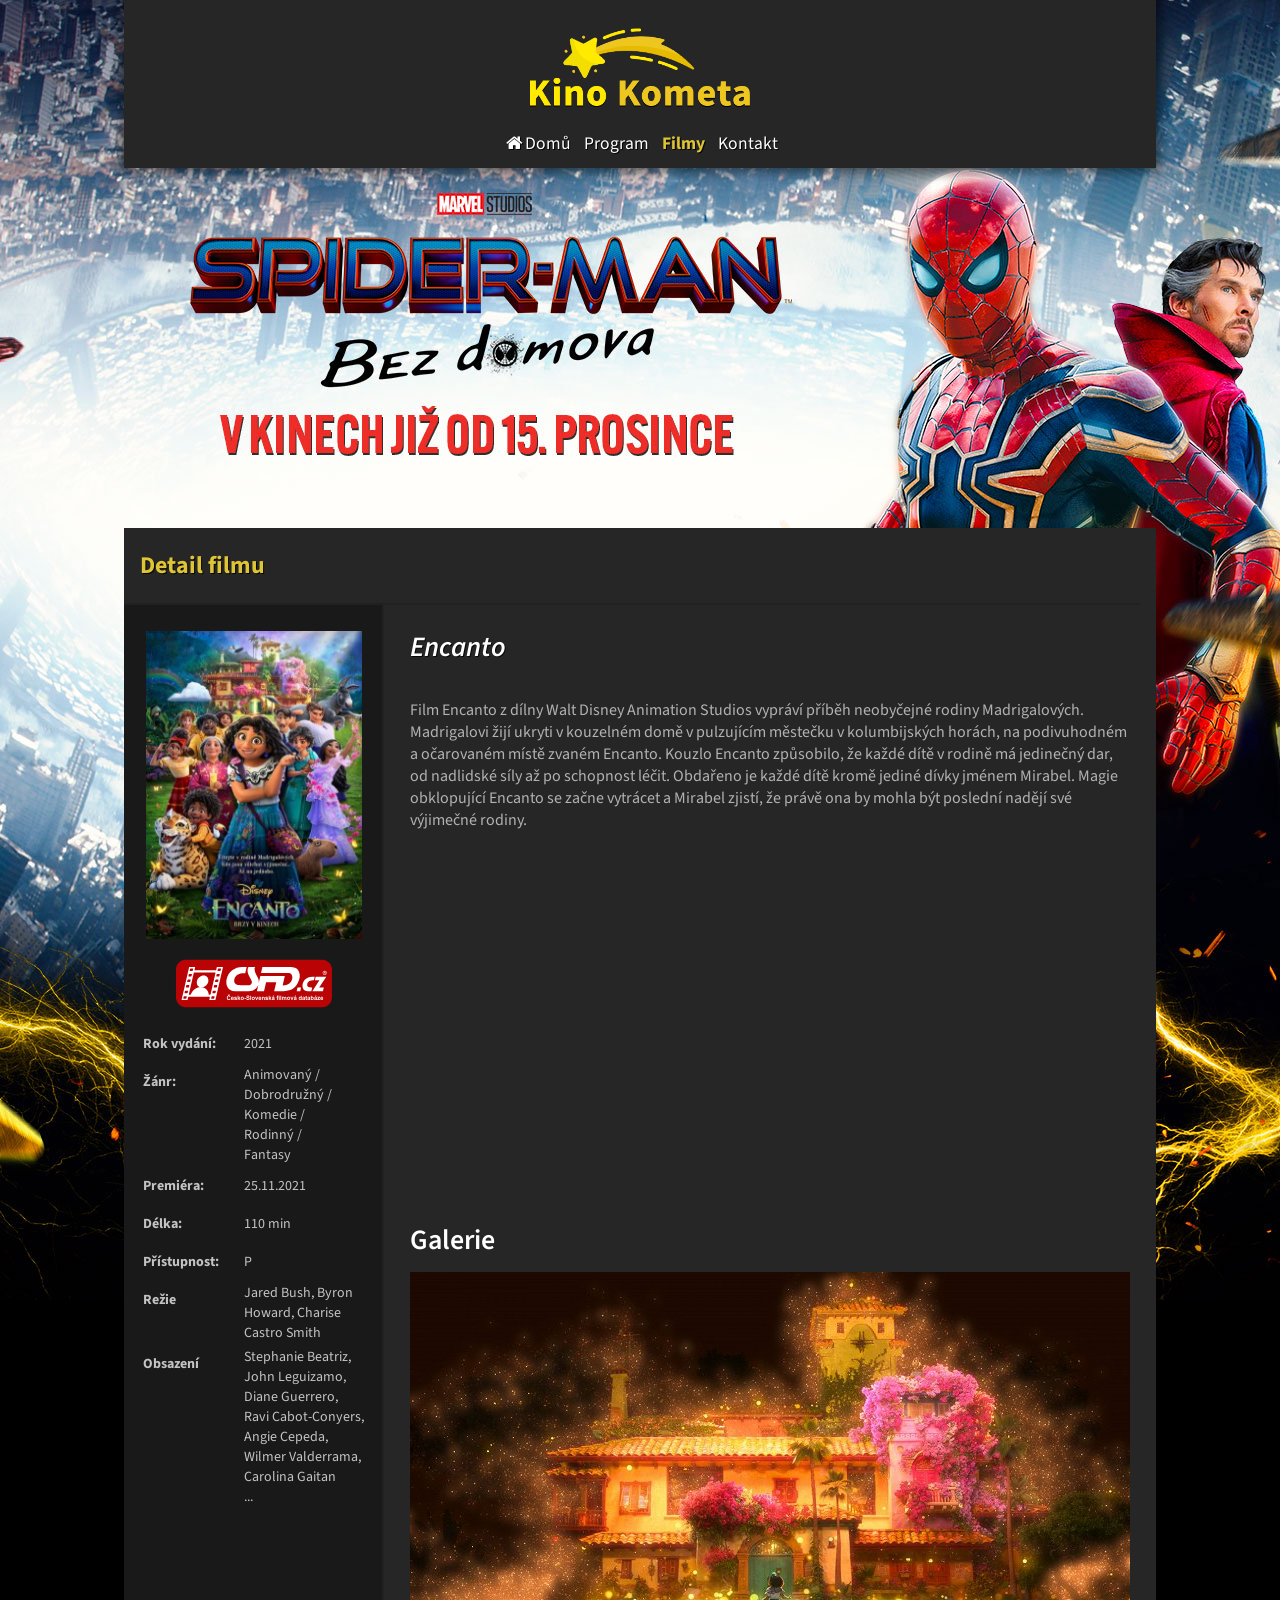
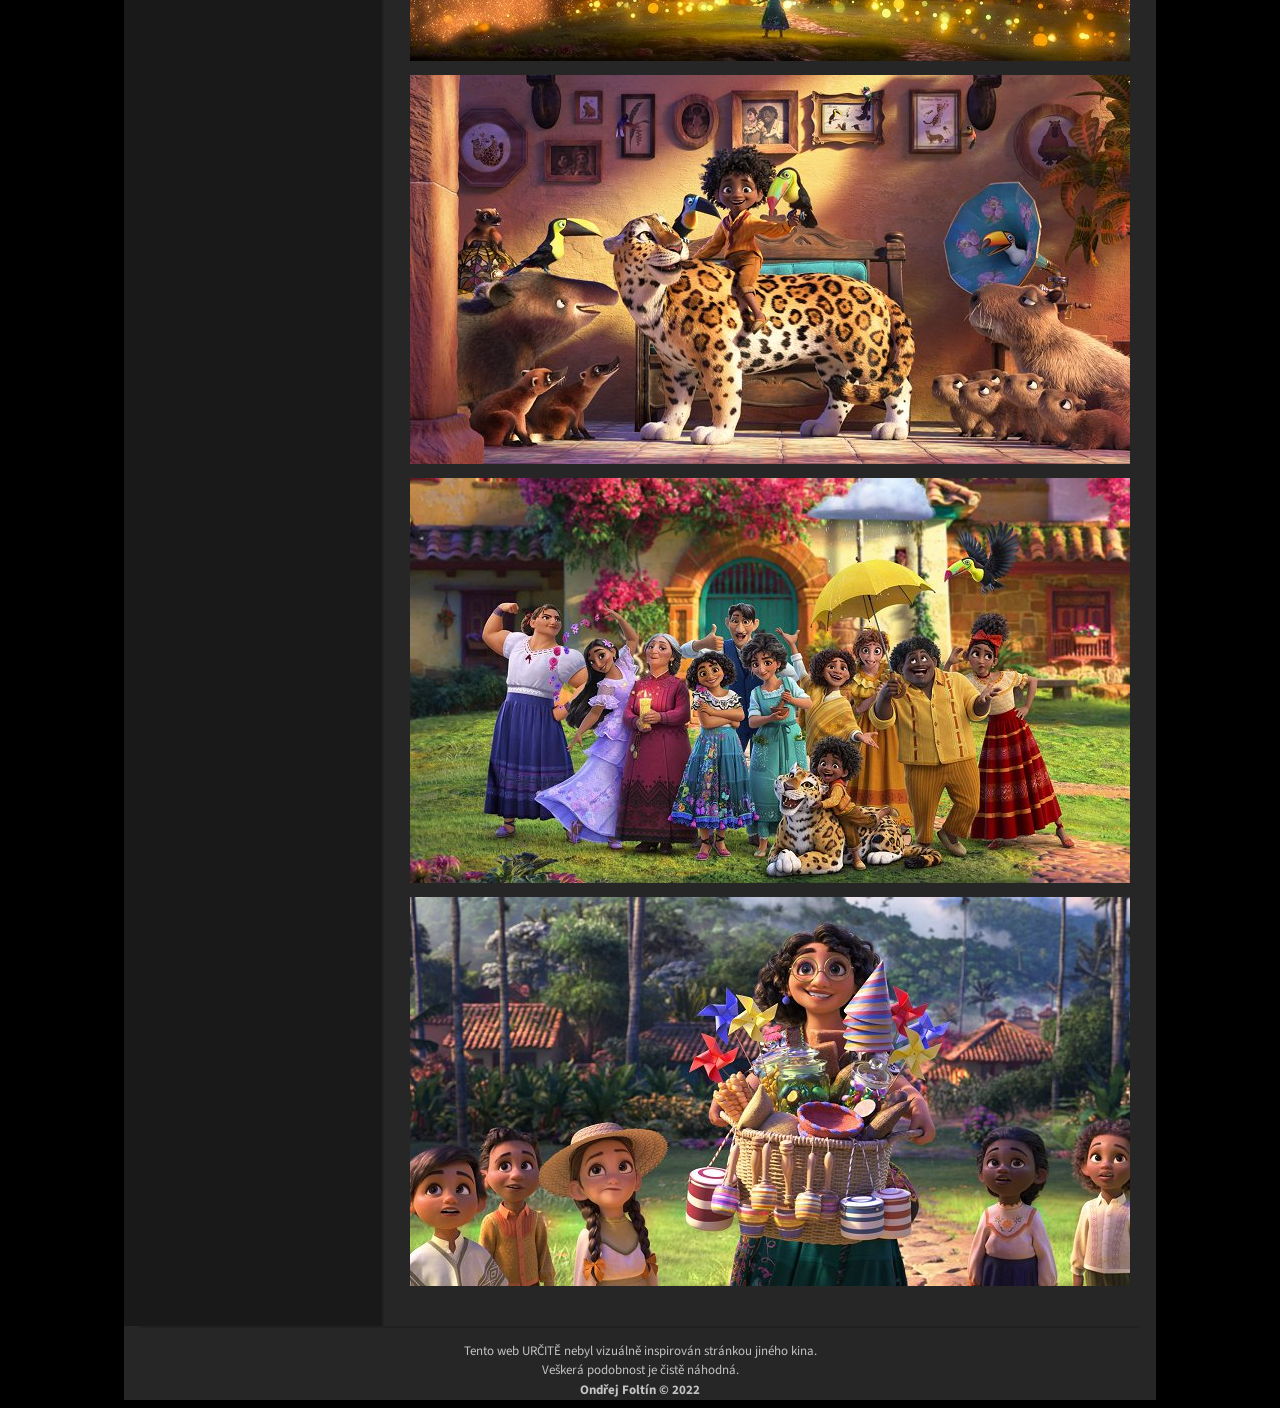
==== kino-kometa/encanto.html @ 7679ecaf "Kino Kometa | Den odevzdání" ====
<!DOCTYPE html>
<html lang="cs">

<head>
    <meta charset="UTF-8">
    <meta name="author" content="Ondřej Foltín">
    <title>Kino Kometa - Filmy - Encanto</title>
    <link rel="stylesheet" href="style.css">
    <link rel="stylesheet" href="film.css">
    <link rel="shortcut icon" href="obrazky/kometa-ikona.png" type="image/x-icon">
    <link rel="stylesheet" href="https://cdnjs.cloudflare.com/ajax/libs/font-awesome/4.7.0/css/font-awesome.min.css">
    <script src="galerie.js"></script>
</head>

<body>
    <div id="hlavicka">
        <header>
            <div id="logo">
                <img class="logo-obrazek" src="obrazky/logo2BIG.png" alt="">
            </div>
        </header>
        <nav>
            <div class="navigace">
                <a href="index.html"><i class="fa fa-fw fa-home"></i>Domů</a>
                <a href="program.html">Program</a>
                <a class="active" href="filmy.html">Filmy</a>
                <a href="index.html#kontakt">Kontakt</a>
            </div>
        </nav>
    </div>
    <div id="container">
        <main>
            <h2>Detail filmu</h2>
            <hr class="hr">
            <div class="row">
                <div class="column left">
                    <img class="poster" src="plakaty/encanto.jpg" alt="Malý Matrix">
                    <a href="https://www.csfd.cz/film/954411-encanto/prehled/" target="_blank"><img
                            id="csfd" src="obrazky/csfd.svg" alt="ČSFD"></a>
                    <div class="detaily">
                        <table>
                            <tr>
                                <td></td>
                                <td class="mezera"></td>
                                <td></td>
                            </tr>
                            <tr>
                                <th>Rok vydání:</th>
                                <td></td>
                                <td>2021</td>
                            </tr>
                            <tr>
                                <th>Žánr:</th>
                                <td></td>
                                <td>Animovaný /<br> Dobrodružný /<br> Komedie /<br> Rodinný /<br> Fantasy</td>
                            </tr>
                            <tr>
                                <th>Premiéra:</th>
                                <td></td>
                                <td>25.11.2021</td>
                            </tr>
                            <tr>
                                <th>Délka:</th>
                                <td></td>
                                <td>110 min</td>
                            </tr>
                            <tr>
                                <th>Přístupnost:</th>
                                <td></td>
                                <td>P</td>
                            </tr>
                            <tr>
                                <th>Režie</th>
                                <td></td>
                                <td>Jared Bush, Byron Howard, Charise Castro Smith</td>
                            </tr>
                            <tr>
                                <th>Obsazení</th>
                                <td></td>
                                <td>Stephanie Beatriz,<br> John Leguizamo,<br> Diane Guerrero,<br> Ravi Cabot-Conyers,<br> Angie Cepeda,
                                    Wilmer Valderrama,<br> Carolina Gaitan<br>...
                                </td>
                            </tr>
                        </table>
                    </div>

                    <div class="vl"></div>
                </div>
                <div class="column right">
                    <div class="o-filmu">
                        <p class="nazevfilmu"><i>Encanto</i></p>
                        <p class="popis">Film Encanto z dílny Walt Disney Animation Studios vypráví příběh neobyčejné
                            rodiny Madrigalových. Madrigalovi žijí ukryti v kouzelném domě v pulzujícím městečku v
                            kolumbijských horách, na podivuhodném a očarovaném místě zvaném Encanto. Kouzlo Encanto
                            způsobilo, že každé dítě v rodině má jedinečný dar, od nadlidské síly až po schopnost léčit.
                            Obdařeno je každé dítě kromě jediné dívky jménem Mirabel. Magie obklopující Encanto se začne
                            vytrácet a Mirabel zjistí, že právě ona by mohla být poslední nadějí své výjimečné rodiny.
                        </p>
                        <div class="trailer">
                            <iframe width="560" height="315" src="https://www.youtube.com/embed/UB4p8jRui1s"
                                title="Encanto trailer č.1" frameborder="0"
                                allow="accelerometer; autoplay; clipboard-write; encrypted-media; gyroscope; picture-in-picture"
                                allowfullscreen></iframe>
                        </div>
                        <div class="galerie">
                            <p>Galerie</p>
                            <img src="obrazky/encanto/dum.jpg" alt="Dům">
                            <img src="obrazky/encanto/animals.jpg" alt="Zvířata">
                            <img src="obrazky/encanto/encanto-family.jpg" alt="Rodina">
                            <img src="obrazky/encanto/nevimpani.jpg" alt="Paní">
                        </div>
                    </div>
                </div>
            </div>
        </main>
        <footer>
            <p>Tento web URČITĚ nebyl vizuálně inspirován stránkou jiného kina.</p>
            <p>Veškerá podobnost je čistě náhodná.</p>
            <b>Ondřej Foltín &copy; 2022</b>
        </footer>
    </div>
</body>

</html>
---- kino-kometa/style.css ----
@import url('https://fonts.googleapis.com/css2?family=Source+Sans+Pro:wght@300;400;600;700&display=swap');


body {
    /* font-family: 'Roboto Condensed', sans-serif; */
    font-family: 'Source Sans Pro', sans-serif;
    /* font-family: 'Ubuntu', sans-serif; */
    background-image: url(obrazky/skin.jpg);
    background-color: black;
    background-repeat: no-repeat;
    background-attachment: scroll;
    background-position: top;
    color: rgb(195, 195, 195);
    margin: 0 auto;
    
    
}

h1,h2 {
    color: rgb(223, 197, 53);
    text-shadow: 1px 1px rgba(0, 0, 0, 0.89);
}
#hlavicka {
    background-color: hsl(0, 1%, 15%);
    max-width: 1000px;
    margin: 0 auto;
    text-align: center;
    padding: 0.75em 1em;
    box-shadow: 0px 0px 10px 5px hsla(0, 0%, 0%, 0.438);
    margin-top: -.5em;
}
header {
    margin-bottom: 1.5em;
}

#logo {
    margin-top: 1.5em;
    display: flex;
    flex-shrink: 0;
    position:relative;
    text-align: center;
}

.logo-obrazek {
    object-fit:cover;
    width:220px;
    margin: 0 auto;
}



#container {
    background-color: hsl(0, 1%, 15%);
    max-width: 1000px;
    padding: 0.1px 1em;
    margin: 0 auto;
    margin-top: 360px;
}

.navigace {
    word-spacing: 10px;
    text-shadow: 1px 1px rgba(0, 0, 0, 0.904);
}

.navigace a {
    color: white;
    text-decoration: none;
    font-size: 110%;
}
.navigace a:hover {
    color: rgb(223, 197, 53);
}

.navigace a.active {
    color: rgb(223, 197, 53);
    font-weight: bold;

}

.hlavnifilm {
    margin: auto;
    height: 534px;
    width: 360px;
    position: relative;
}

.spider-man {
    opacity: 1;
    transition: .5s ease;
    backface-visibility: hidden;
}

.middle {
    transition: .5s ease;
    opacity: 0;
    position:absolute;
    top: 88%;
    left: 50%;
    transform: translate(-50%, -50%);
}

.matrix-middle {
    transition: .5s ease;
    opacity: 0;
    position:absolute;
    top: 88%;
    left: 50%;
    transform: translate(-50%, -50%);
}

.encanto-middle {
    transition: .5s ease;
    opacity: 0;
    position:absolute;
    top: 88%;
    left: 50%;
    transform: translate(-50%, -50%);
}

.eternals-middle {
    transition: .5s ease;
    opacity: 0;
    position:absolute;
    top: 88%;
    left: 50%;
    transform: translate(-50%, -50%);
}

.middle:hover {
    opacity: 1;
}

.hlavnifilm:hover .spider-man {
    opacity: 0.3;
}

.hlavnifilm:hover .middle {
    opacity: 1;
}

.text {
    background-color: rgb(223, 197, 53);
    color: white;
    font-size: 16px;
    padding: 8px 8px;
    text-shadow: 1px 1px rgb(0, 0, 0);
  }

.dalsifilmy {
    display: grid;
    grid-template-columns: 1fr 1fr 1fr;
    grid-auto-rows: 350px;
    margin-top: 3em;
    text-align: center;
}

.dalsifilmy img {
    width: 100%;
}

.matrix-film {
    margin: auto;
    position: relative;
}

.encanto-film {
    margin: auto;
    position: relative;
}

.eternals-film {
    margin: auto;
    position: relative;
}

.matrix {
    opacity: 1;
    transition: .5s ease;
    backface-visibility: hidden
}
.matrix-film:hover .matrix {
    opacity: 0.3;
}

.matrix-film:hover .matrix-middle {
    opacity: 1;
}

.encanto {
    opacity: 1;
    transition: .5s ease;
    backface-visibility: hidden;
}

.encanto-film:hover .encanto {
    opacity: 0.3;
}

.encanto-film:hover .encanto-middle {
    opacity: 1;
}

.eternals {
    opacity: 1;
    transition: .5s ease;
    backface-visibility: hidden;
}

.eternals-film:hover .eternals {
    opacity: 0.3;
}

.eternals-film:hover .eternals-middle {
    opacity: 1;
}

#spider-man img {
    text-align: center;
}

footer {
    text-align: center;
    border-top: 2px solid hsl(0, 1%, 13%);
    padding: 0.5em;
    font-size: 13px;
    line-height: .5em;
}

#filmy h2 {
    border-bottom: 2px solid hsl(0, 1%, 13%);
    padding-bottom: 0.5em;
    margin-top: 1em;
}

#program {
    margin-top: 1em;
}

a {
    text-decoration: none;
}

#kontakt-sekce {
    border-top: 5px solid hsl(0, 0%, 23%);
    position: relative;
    vertical-align:top;
    
}
#kontakt-sekce h2 {
    margin-left: .5em;
    text-align: center;
}

#mapa {
    display:block;
    text-align: center;
    margin-bottom: 1em;
}
#kontakt {
    border: 2px solid rgb(233, 82, 82);
    background-color: rgb(233, 82, 82);
    color: rgb(143, 63, 63);
    width: 450px;
    height: 400px;
    font-size: 20px;
    border-collapse: collapse;
    border: 1px solid rgb(143, 63, 63);
    margin-top: 1em;
    font-size: 16px;
    color: white;
    position:relative;
    margin-left: auto;
    margin-right: auto;

}
#kontakt .kinoinfo {
    background-color: rgb(143, 63, 63);
    color: rgb(233, 82, 82);
    font-size: 16px;
    padding-left: 1em;
    position: relative;
}

#kontakt .kinoinfo2 {
    padding-left: 1em;
}

.kinoinfo2 p {
    margin-left: 2em;
    margin-right: 2em;
}
.mezera-kontakt {
    height: 2em;
    background-color: rgb(143, 63, 63);
    width: 90px;
}

.mezera-kontakt2 {
    background-color: rgb(143, 63, 63);
    width: 90px;
}
.podkontakty {
    width: fit-content;
}
#nadpis {
    font-size: 24px;
    text-shadow: 1px 1px rgba(0, 0, 0, 0.89);
    font-weight: 600;
}
---- kino-kometa/film.css ----
.o-filmu p:first-child{
    font-size:1.75em; 
    color: white;
    font-weight: 600;
}

.column {
    float: left;
    padding: 10px;
}
  
.row {
    display: flex;
  }
  
.left {
    margin-left: -1em;
    width: 250px;
    text-align: center;
    background-color: hsl(0, 1%, 10%);
    position: relative;
    height: auto;
}

.right {
    width: 75%;
    margin-left: 1em;
    position: relative;
    margin-top: -1em;
}
.right img {
    position: relative;
}

#csfd {
    width: 75%;
    margin-top: .5em;
}

#spoiler {
    color:hsl(0, 1%, 10%);
    transition: .5s ease;
    opacity: 100;
    position:absolute;
    margin-top: 0.5em
}

#spoiler:hover {
    color:hsl(0, 1%, 30%);
}

.nazevfilmu {
    text-shadow: 1px 1px rgba(0, 0, 0, 0.750);
}
.podtext {
    margin-top: -1.25em;
    margin-left: 1em;
    color: hsl(0, 0%, 85%);
}

.popis {
    margin-top: 2em;
    color: hsl(0, 1%, 70%);
    margin-bottom: 2em;
    width: 100%;
}

.poster {
    margin-top: 1em;
    width: 90%;
}
hr { 
    border: 0; border-top: 2px solid hsl(0, 1%, 13%); margin-left: -1em; margin-bottom: 0;
}

.vl {
    border-left: 2px solid hsl(0, 1%, 13%);
    height: 100%;
    position: absolute;
    right: 0%;
    margin-left: -3px;
    top: 0;
}

.trailer iframe{
    width: 560px; 
    height: 315px;
    margin-bottom: 0.5em;
}
.trailer {
    text-align: center;
    margin-bottom: 1em;
}
.detaily {
    font-size: 14px;
    text-align: left;
    margin-left: 1em;
}
.mezera {
    width: 18px;
}

table {
    margin-left: -0.5em;
    margin-right: 0.5em;
}

th {
    line-height: 16px;
    padding: 10px 0;
    vertical-align: top;
    text-align: left;
}

td {
    text-align: left;
}


.galerie img {
    width: 100%;
    margin-top: -1em;
    margin-bottom: 1.5em;
}
#myDIV {
    text-align: center;
    margin-top: 20px;
    width: 100%;
    display: none;
}
#myDIV img {
    width: 100%;
    margin-bottom: .5em;
}
#nacist {
    display: flex; 
    justify-content: center; 
    align-items: center; 
    
}
#nacist button {
    background-color: grey;
    border-color: grey;
    width: 100px;
    height: 40px;
    display: inline-block;
    font-size: 14px;
    font-weight: 600;
    font-family: 'Source Sans Pro', sans-serif;
}
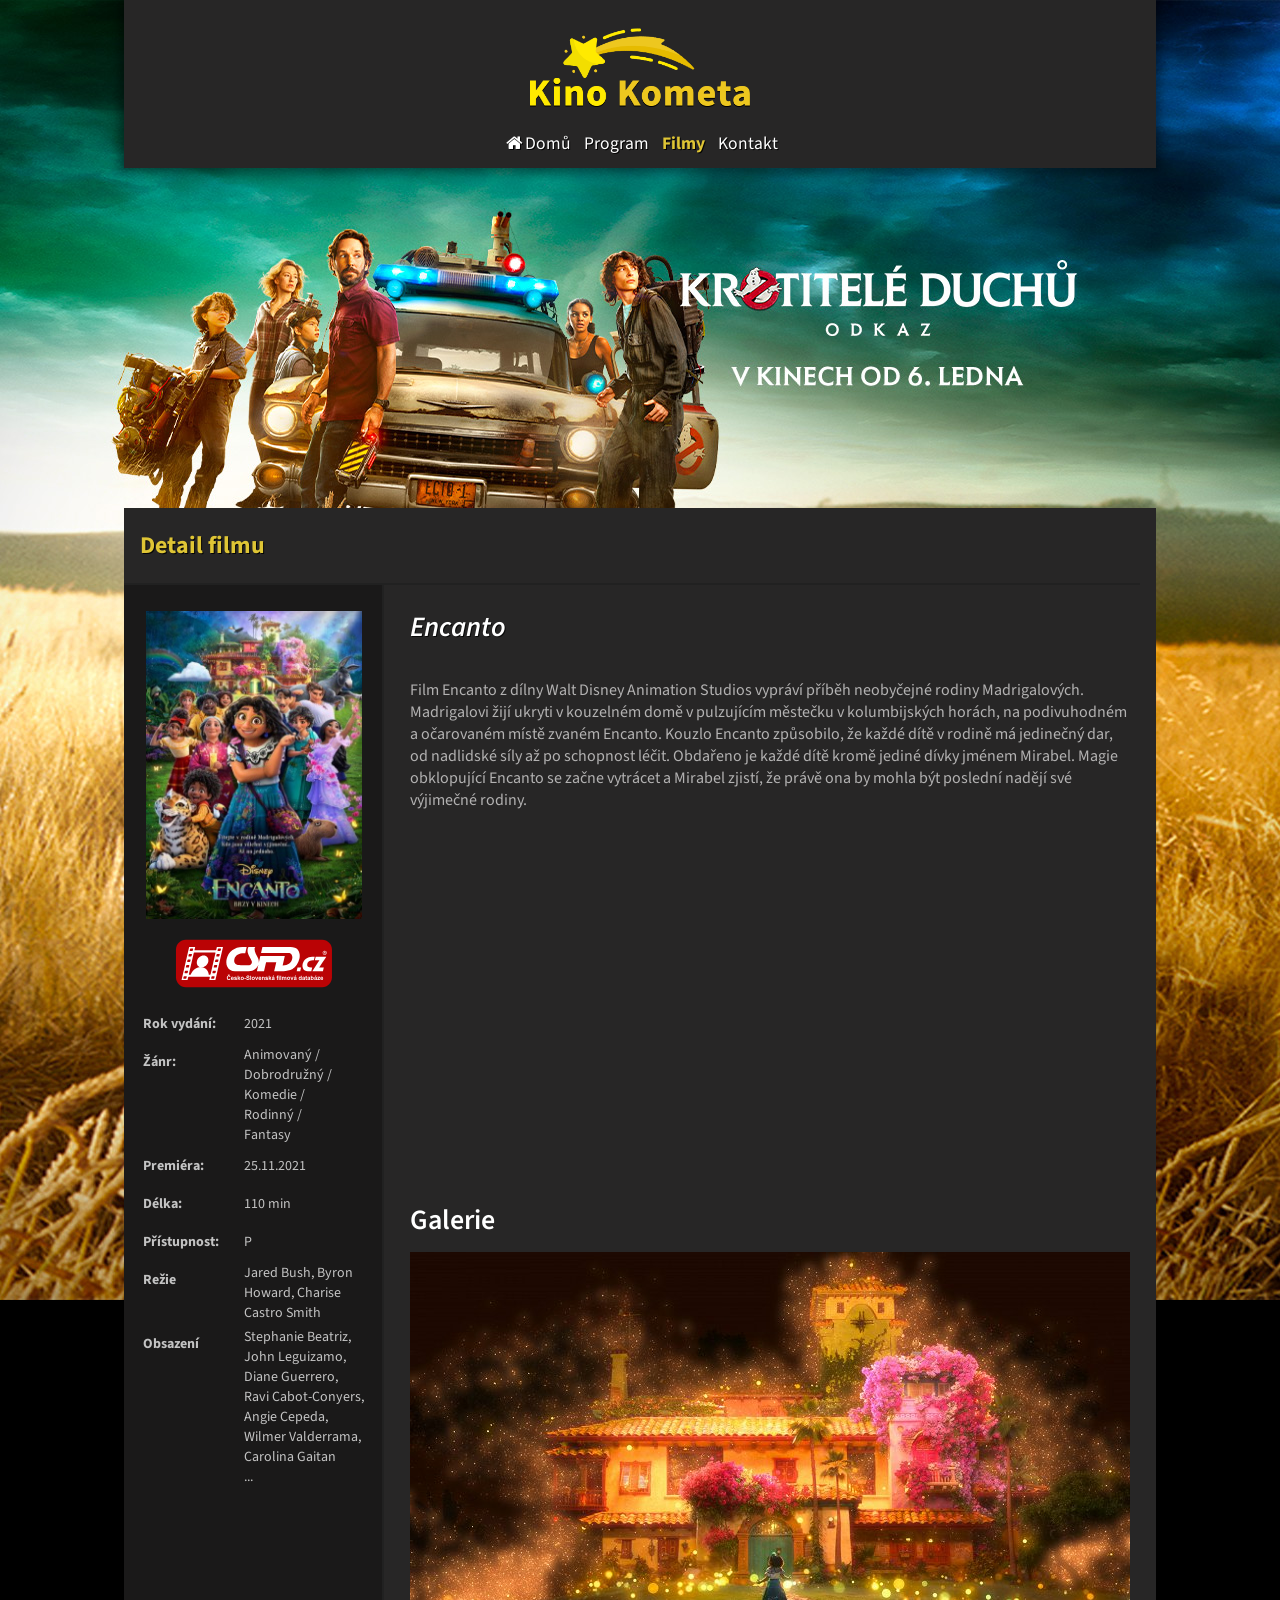
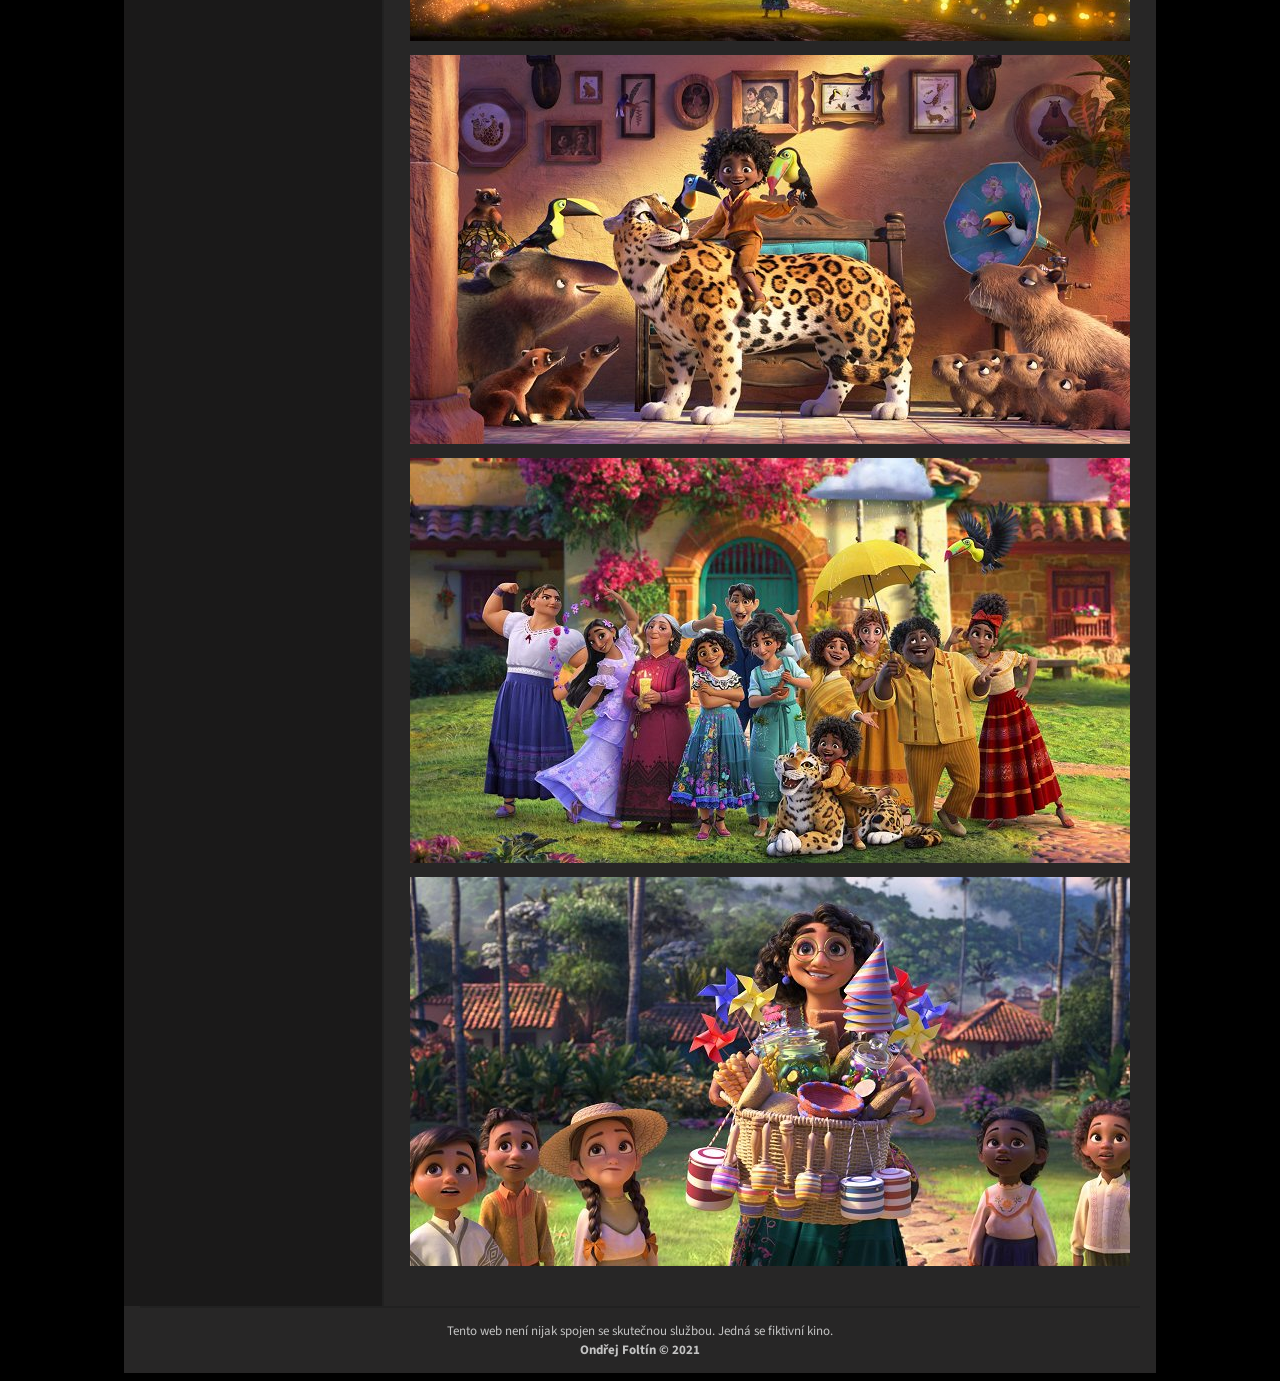
==== commit 0d49ea5d: "KINO KOMETA (2021)" ====
--- a/kino-kometa/encanto.html
+++ b/kino-kometa/encanto.html
@@ -10,6 +10,7 @@
     <link rel="shortcut icon" href="obrazky/kometa-ikona.png" type="image/x-icon">
     <link rel="stylesheet" href="https://cdnjs.cloudflare.com/ajax/libs/font-awesome/4.7.0/css/font-awesome.min.css">
     <script src="galerie.js"></script>
+    <script src="pozadi.js"></script>
 </head>
 
 <body>
@@ -114,9 +115,8 @@
             </div>
         </main>
         <footer>
-            <p>Tento web URČITĚ nebyl vizuálně inspirován stránkou jiného kina.</p>
-            <p>Veškerá podobnost je čistě náhodná.</p>
-            <b>Ondřej Foltín &copy; 2022</b>
+            <p>Tento web není nijak spojen se skutečnou službou. Jedná se fiktivní kino.</p>
+            <p><b>Ondřej Foltín &copy; 2021</b></p>
         </footer>
     </div>
 </body>
--- a/kino-kometa/style.css
+++ b/kino-kometa/style.css
@@ -5,7 +5,6 @@
     /* font-family: 'Roboto Condensed', sans-serif; */
     font-family: 'Source Sans Pro', sans-serif;
     /* font-family: 'Ubuntu', sans-serif; */
-    background-image: url(obrazky/skin.jpg);
     background-color: black;
     background-repeat: no-repeat;
     background-attachment: scroll;
@@ -54,7 +53,7 @@
     max-width: 1000px;
     padding: 0.1px 1em;
     margin: 0 auto;
-    margin-top: 360px;
+    margin-top: 340px;
 }
 
 .navigace {
@@ -103,7 +102,7 @@
     transition: .5s ease;
     opacity: 0;
     position:absolute;
-    top: 88%;
+    top: 85%;
     left: 50%;
     transform: translate(-50%, -50%);
 }
@@ -143,6 +142,7 @@
     color: white;
     font-size: 16px;
     padding: 8px 8px;
+    width: 90px;
     text-shadow: 1px 1px rgb(0, 0, 0);
   }
 
@@ -248,32 +248,31 @@
 }
 #kontakt-sekce h2 {
     margin-left: .5em;
-    text-align: center;
-}
-
-#mapa {
+    text-align: left;
+}
+
+#kontakty-vpravo {
     display:block;
     text-align: center;
     margin-bottom: 1em;
-}
-#kontakt {
-    border: 2px solid rgb(233, 82, 82);
+    margin-left: 2em;
+}
+#tabulka {
     background-color: rgb(233, 82, 82);
     color: rgb(143, 63, 63);
     width: 450px;
     height: 400px;
     font-size: 20px;
     border-collapse: collapse;
-    border: 1px solid rgb(143, 63, 63);
-    margin-top: 1em;
     font-size: 16px;
     color: white;
     position:relative;
     margin-left: auto;
     margin-right: auto;
-
-}
-#kontakt .kinoinfo {
+    margin-top: -1em;
+
+}
+#tabulka .kinoinfo {
     background-color: rgb(143, 63, 63);
     color: rgb(233, 82, 82);
     font-size: 16px;
@@ -281,7 +280,7 @@
     position: relative;
 }
 
-#kontakt .kinoinfo2 {
+#tabulka .kinoinfo2 {
     padding-left: 1em;
 }
 
@@ -299,11 +298,173 @@
     background-color: rgb(143, 63, 63);
     width: 90px;
 }
-.podkontakty {
-    width: fit-content;
-}
 #nadpis {
     font-size: 24px;
     text-shadow: 1px 1px rgba(0, 0, 0, 0.89);
     font-weight: 600;
+}
+.google-map {
+    width: 100%;
+}
+.kontakty-vlevo,
+#kontakty-vpravo {
+  width: 50%;
+  flex: 1;
+  flex-direction: row;
+  display: flex;
+  align-items: center;
+  justify-content: center;
+  position:relative;
+}
+
+.kontakty-vlevo {
+  font-size: 14.5px;
+  margin-left: 1em;
+}
+
+#kontakt-sekce {
+    margin-right: 1.5em;
+    position:relative;
+  }
+  
+.kontakty {
+display: flex;
+}
+
+@media screen and (max-width: 550px) {
+    .kontakty {
+      display: flex;
+      justify-content: center;
+      align-items: center;
+      flex-direction: column;
+}
+}
+.uvedeme-filmy {
+    display: grid;
+    grid-template-columns: 1fr 1fr 1fr 1fr;
+    grid-auto-rows: 350px;
+    margin-top: 3em;
+    margin-bottom: 1em;
+    text-align: center;
+    margin: 40px
+}
+
+.uvedeme-filmy img {
+    width: 100%;
+}
+
+.doctorstrange2 {
+    opacity: 1;
+    transition: .5s ease;
+    backface-visibility: hidden;
+}
+
+.doctorstrange2-film {
+    margin: auto;
+    position: relative;
+}
+
+.doctorstrange2-film:hover .doctorstrange2 {
+    opacity: 0.3;
+}
+
+.doctorstrange2-film:hover .doctorstrange2-middle {
+    opacity: 1;
+}
+
+.doctorstrange2-middle {
+    transition: .5s ease;
+    opacity: 0;
+    position:absolute;
+    top: 80%;
+    left: 50%;
+    transform: translate(-50%, -50%);
+}
+.batman {
+    opacity: 1;
+    transition: .5s ease;
+    backface-visibility: hidden;
+}
+
+.batman-film {
+    margin: auto;
+    position: relative;
+}
+
+.batman-film:hover .batman {
+    opacity: 0.3;
+}
+
+.batman-film:hover .batman-middle {
+    opacity: 1;
+}
+
+.batman-middle {
+    transition: .5s ease;
+    opacity: 0;
+    position:absolute;
+    top: 88%;
+    left: 50%;
+    transform: translate(-50%, -50%);
+}
+.zizka {
+    opacity: 1;
+    transition: .5s ease;
+    backface-visibility: hidden;
+}
+
+.zizka-film {
+    margin: auto;
+    position: relative;
+}
+
+.zizka-film:hover .zizka {
+    opacity: 0.3;
+}
+
+.zizka-film:hover .zizka-middle {
+    opacity: 1;
+}
+
+.zizka-middle {
+    transition: .5s ease;
+    opacity: 0;
+    position:absolute;
+    top: 88%;
+    left: 50%;
+    transform: translate(-50%, -50%);
+}
+.sonic2 {
+    opacity: 1;
+    transition: .5s ease;
+    backface-visibility: hidden;
+}
+
+.sonic2-film {
+    margin: auto;
+    position: relative;
+}
+
+.sonic2-film:hover .sonic2 {
+    opacity: 0.3;
+}
+
+.sonic2-film:hover .sonic2-middle {
+    opacity: 1;
+}
+
+.sonic2-middle {
+    transition: .5s ease;
+    opacity: 0;
+    position:absolute;
+    top: 88%;
+    left: 50%;
+    transform: translate(-50%, -50%);
+}
+
+#uvedeme h2 {
+    border-top: 2px solid hsl(0, 1%, 13%);
+    margin-top: .5em;
+    margin-bottom: -1em;
+    padding-top: 0.5em;
 }
--- a/kino-kometa/film.css
+++ b/kino-kometa/film.css
@@ -1,3 +1,4 @@
+
 .o-filmu p:first-child{
     font-size:1.75em; 
     color: white;
@@ -42,11 +43,16 @@
     transition: .5s ease;
     opacity: 100;
     position:absolute;
-    margin-top: 0.5em
+    margin-top: -0.25em;
+    font-size: 13px;
 }
 
 #spoiler:hover {
     color:hsl(0, 1%, 30%);
+}
+
+#spoiler-obsazeni{
+    font-size: 13px;
 }
 
 .nazevfilmu {
